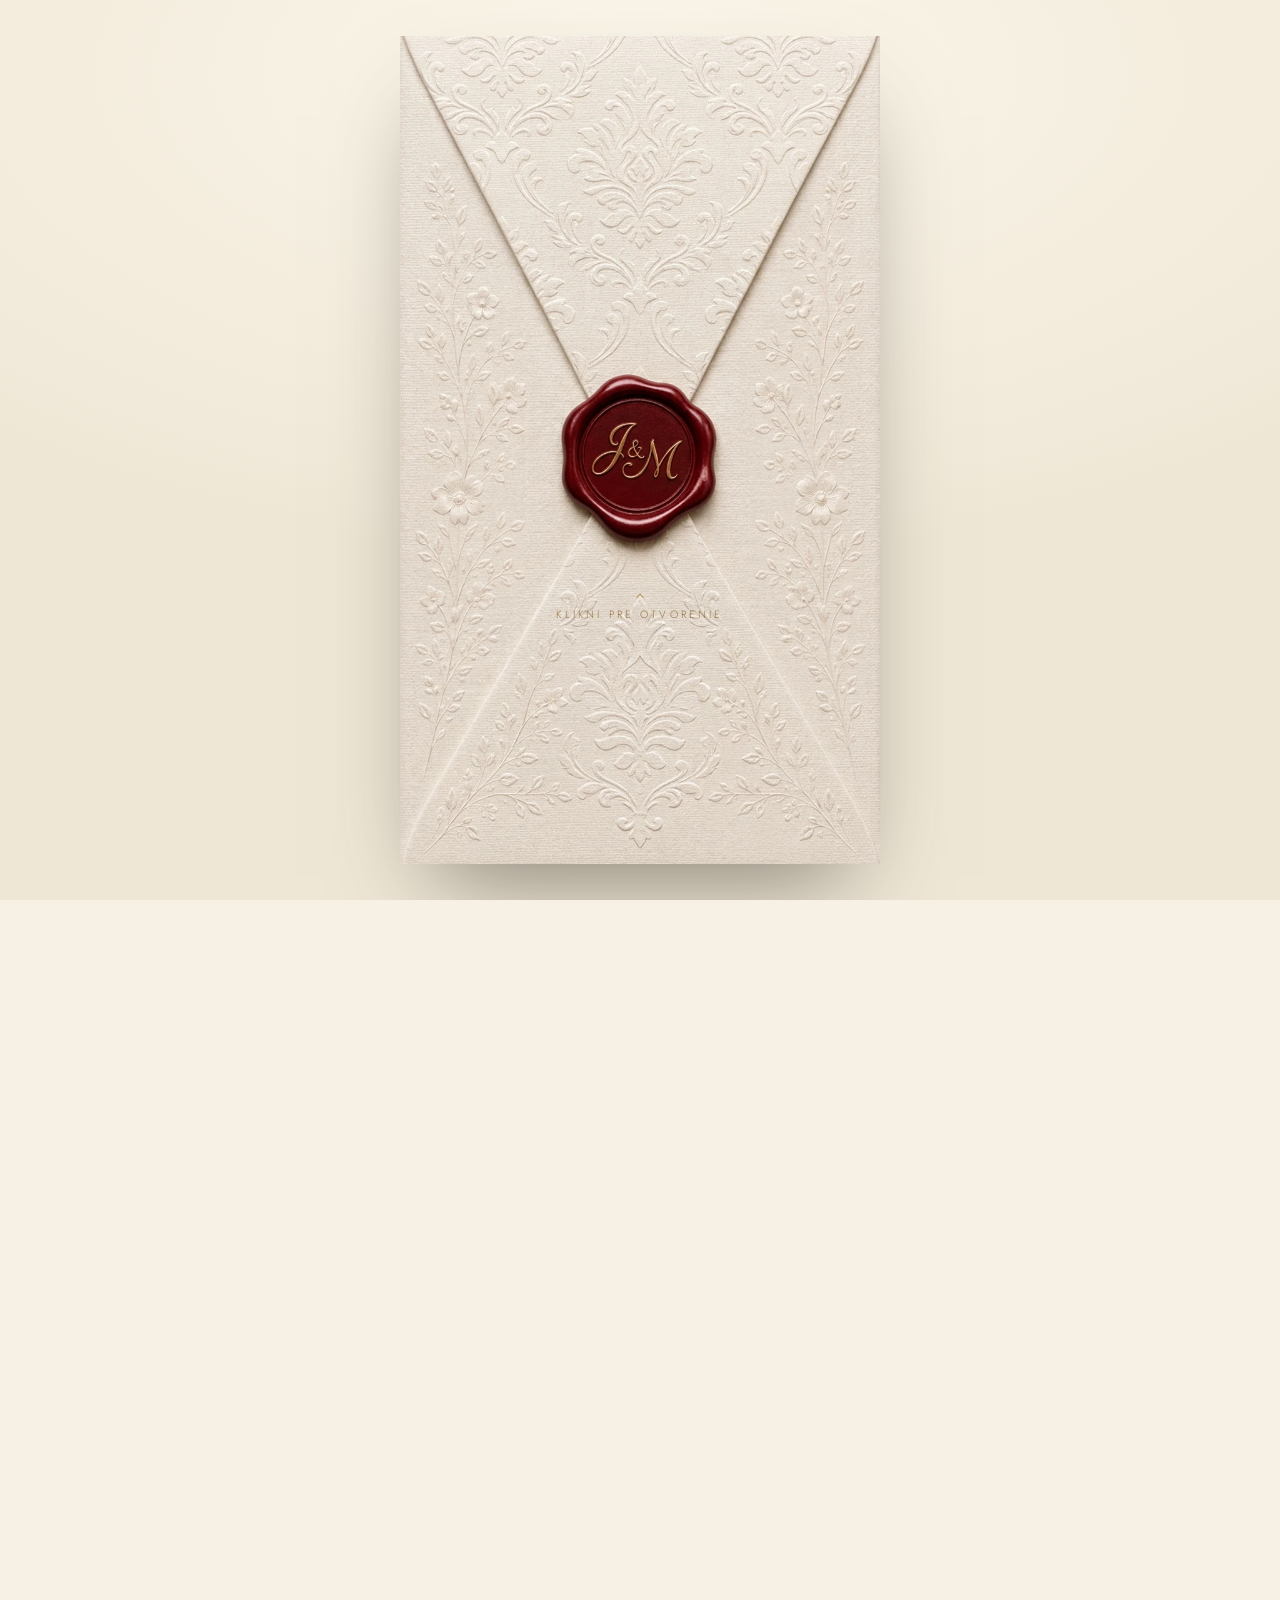
==== pozvanka.html @ 9e8a0e76 "Add files via upload" ====
<!DOCTYPE html>
<!-- Svadobné oznámenie — Michal & Janka. Assety vlastné (assets/). Kód originálny. -->
<html lang="sk">
<head>
<meta charset="UTF-8">
<meta name="viewport" content="width=device-width, initial-scale=1.0, viewport-fit=cover">
<title>Michal & Janka · 12. júna 2027 — svadobné oznámenie</title>
<meta name="description" content="Michal a Janka vás pozývajú na svadbu 12. júna 2027.">
<meta name="robots" content="noindex">
<meta property="og:title" content="Michal & Janka · Náš svadobný deň">
<meta property="og:description" content="Budeme sa brať. Klikni a otvor naše pozvanie.">
<meta property="og:type" content="website">
<link rel="preconnect" href="https://fonts.googleapis.com">
<link rel="preconnect" href="https://fonts.gstatic.com" crossorigin>
<link href="https://fonts.googleapis.com/css2?family=Cormorant+Garamond:ital,wght@0,400;0,500;0,600;1,400;1,500&family=Pinyon+Script&family=Jost:wght@300;400;500&display=swap" rel="stylesheet">
<style>
/* ============================================================
   Svadobné oznámenie — Michal & Janka
   Assety: vlastné (v priečinku assets/). Kód: originálny.
   ============================================================ */
:root{
  --cream:#F7F1E5; --cream-2:#EFE7D6; --paper:#FBF7EE;
  --ink:#3A342A; --ink-soft:#5F5544;
  --gold:#B08A4F; --gold-deep:#94713C; --gold-soft:#E4D2AC; --gold-line:#CBB587;
  --rose:#C08A7E; --wine:#7A2338;
  --line:#E4D8C0;
  --display:"Cormorant Garamond",Georgia,serif;
  --script:"Pinyon Script",cursive;
  --body:"Jost",system-ui,sans-serif;
  --frame:480px;
}
*{box-sizing:border-box}
/* istota proti akémukoľvek rámiku na kontajneroch (input políčka to nezasiahne) */
main,section,.rv,.content,.paper-card,.blk,.center{border:0!important;outline:0!important}
html{scroll-behavior:smooth;overflow-x:hidden}
body{margin:0;background:var(--cream);color:var(--ink);font-family:var(--body);font-weight:300;
  font-size:16px;line-height:1.7;-webkit-font-smoothing:antialiased;overflow-x:hidden}
.stage{max-width:var(--frame);margin:0 auto;background:var(--cream);position:relative;
  min-height:100vh;min-height:100dvh;overflow:visible}
h1,h2,h3{margin:0;font-weight:400;font-family:var(--display)}
.script{font-family:var(--script);line-height:1}
section{padding:46px 22px;position:relative}
.center{text-align:center}
.eyebrow{font-family:var(--body);font-weight:400;font-size:11px;letter-spacing:.36em;text-transform:uppercase;color:var(--gold-deep)}
.lead{color:#4A4234;font-weight:400;font-size:16px;max-width:24ch;margin:14px auto 0}
h2.title{font-size:clamp(26px,7.5vw,38px);font-style:italic;line-height:1.1;color:var(--gold-deep)}
.flourish{display:block;height:26px;margin:12px auto;opacity:.9}

/* ── OBÁLKA / intro ── */
#cover{position:fixed;inset:0;z-index:100;background:radial-gradient(130% 90% at 50% 8%,#fbf6ea,#EFE7D6 60%);
  display:flex;flex-direction:column;align-items:center;justify-content:center;text-align:center;padding:30px;
  cursor:pointer;transition:opacity .9s ease,visibility .9s;overflow:hidden}
#cover.gone{opacity:0;visibility:hidden;pointer-events:none}
.cover-mono{font-family:var(--display);font-style:italic;font-size:15px;letter-spacing:.28em;color:var(--gold-deep);text-transform:uppercase;margin-bottom:22px;transition:opacity .5s}
#cover.playing .cover-mono,#cover.playing .cover-date,#cover.playing .tap{opacity:0}
.env-wrap{position:relative;width:min(96vw,480px);max-height:92vh;aspect-ratio:440/782;border-radius:0;overflow:hidden;
  box-shadow:0 46px 92px -34px rgba(58,52,42,.6);animation:cfloat 5s ease-in-out infinite}
@keyframes cfloat{0%,100%{transform:translateY(0)}50%{transform:translateY(-9px)}}
.env-wrap video,.env-wrap .poster{position:absolute;inset:0;width:100%;height:100%;object-fit:cover;display:block}
.env-wrap .poster{background:center/cover no-repeat;z-index:1}
.env-wrap video{z-index:2;opacity:0;transition:opacity .4s}
#cover.playing .env-wrap video{opacity:1}
.cover-date{margin-top:22px;font-size:12px;letter-spacing:.4em;text-transform:uppercase;color:var(--ink-soft);transition:opacity .5s}
.tap{position:absolute;left:0;right:0;bottom:29%;z-index:4;display:flex;flex-direction:column;align-items:center;gap:3px;
  font-size:10.5px;letter-spacing:.3em;text-transform:uppercase;color:var(--gold-deep);pointer-events:none;transition:opacity .5s;animation:tapPulse 1.9s ease-in-out infinite}
.tap svg{color:var(--gold)}
@keyframes tapPulse{0%,100%{opacity:.5;transform:translateY(2px)}50%{opacity:1;transform:translateY(-2px)}}

#main{opacity:0;transition:opacity 1s ease}
#main.show{opacity:1}

/* padajúce lupienky */
#petals{position:fixed;top:0;bottom:0;left:50%;transform:translateX(-50%);width:100%;max-width:var(--frame);pointer-events:none;z-index:40;overflow:hidden}
.petal{position:absolute;top:-6%;will-change:transform,opacity}

/* ── HERO ── */
.hero{position:relative;aspect-ratio:9/16;min-height:unset;display:flex;flex-direction:column;align-items:center;justify-content:flex-start;text-align:center;padding:13% 22px 0;overflow:visible}
.hero .bg,.hero video.bg{position:absolute;inset:0;width:100%;height:100%;object-fit:cover;object-position:center;z-index:0}
.hero .bg{background:center/cover no-repeat}
.hero video.bg{opacity:0;transition:opacity 1.6s ease}
.hero.video-on video.bg{opacity:1}
.hero .scrim{position:absolute;inset:0;z-index:1;background:linear-gradient(180deg,rgba(247,241,229,.78),rgba(247,241,229,.34) 30%,rgba(247,241,229,.06) 52%,transparent 68%,transparent 84%,rgba(247,241,229,.55))}
.hero .content{position:relative;z-index:2;margin-top:150px}
.hero .wed{font-family:var(--display);font-style:italic;font-size:15px;letter-spacing:.4em;text-transform:uppercase;color:var(--gold-deep);text-shadow:0 1px 3px rgba(58,52,42,.45),0 1px 14px rgba(247,241,229,.9)}
.hero .names{font-family:var(--script);font-size:clamp(40px,13vw,64px);line-height:.9;color:var(--gold-deep);margin:10px 0;text-shadow:0 2px 4px rgba(58,52,42,.35),0 2px 26px rgba(247,241,229,.95)}
.hero .names .amp{display:block;font-family:var(--display);font-style:italic;font-size:.3em;color:var(--rose);margin:2px 0}
.hero .date{margin:2px 0 6px;font-size:11px;letter-spacing:.3em;text-transform:uppercase;color:var(--ink);text-shadow:0 1px 3px rgba(58,52,42,.4),0 1px 12px rgba(247,241,229,.9)}

.scrolld{position:absolute;bottom:78px;left:50%;transform:translateX(-50%);z-index:7;font-size:11px;letter-spacing:.32em;text-transform:uppercase;color:#fff;display:flex;flex-direction:column;align-items:center;gap:7px;opacity:.95;text-shadow:0 1px 4px rgba(0,0,0,.55),0 0 6px rgba(0,0,0,.35);animation:scrollPulse 1.8s ease-in-out infinite}
.scrolld .chev{width:11px;height:11px;border-right:2px solid #fff;border-bottom:2px solid #fff;transform:rotate(45deg);filter:drop-shadow(0 1px 2px rgba(0,0,0,.5))}@keyframes scrollPulse{0%,100%{transform:translateX(-50%) translateY(0);opacity:.5}50%{transform:translateX(-50%) translateY(6px);opacity:1}}
@keyframes drop{0%{transform:scaleY(0);transform-origin:top}50%{transform:scaleY(1);transform-origin:top}50.1%{transform-origin:bottom}100%{transform:scaleY(0);transform-origin:bottom}}

/* ── papierová karta ── */
/* papierová karta — úhľadná v stĺpci, roztrhané hore/dole, stred bez skreslenia */
.paper-card{position:relative;width:calc(100% + 44px);margin-left:-22px;margin-right:-22px;padding:66px 40px;z-index:2;border:0;background:none}

/* kvety v rohoch — usadené v rohu, mierne cez okraj (nie vtiahnuté dovnútra) */
.paper-card .corner{width:180px}
.paper-card .corner.tl{top:-16px;left:-6px}
.paper-card .corner.tr{top:-16px;right:-6px}
.paper-card .corner.bl{bottom:-16px;left:-6px}
.paper-card .corner.br{bottom:-16px;right:-6px}

/* kvetinové rohy — predorientované, iba pulzovanie (bez prevracania) */
.corner{position:absolute;width:128px;z-index:3;pointer-events:none;animation:pulse 4.5s ease-in-out infinite}
.corner.tl{top:-24px;left:-18px;transform-origin:top left}
.corner.tr{top:70px;right:-18px;transform-origin:top right}
.corner.bl{bottom:70px;left:-18px;transform-origin:bottom left}
.corner.br{bottom:-24px;right:-18px;transform-origin:bottom right}
@keyframes pulse{0%,100%{transform:scale(1);opacity:.95}50%{transform:scale(1.06);opacity:1}}
/* kvety cez oba spodné rohy (hero, pätička) */



.quote{font-family:var(--display);font-style:italic;font-size:clamp(22px,6vw,28px);line-height:1.4;color:var(--gold-deep)}
.quote span{display:block}

/* ── countdown ── */
.cd{display:flex;justify-content:center;gap:8px;margin-top:20px}
.cd .u{min-width:60px}
.cd .box{font-family:var(--display);font-size:clamp(38px,12vw,50px);line-height:1;color:var(--gold-deep);background:none;border:0;padding:2px}
.cd .lbl{font-size:9.5px;letter-spacing:.18em;text-transform:uppercase;color:var(--ink-soft);margin-top:8px}
.cd .sep{align-self:center;font-family:var(--display);font-size:24px;color:var(--gold-line)}

/* ── program / timeline s pohyblivou ružou ── */
.tl{position:relative;max-width:330px;margin:26px auto 0;padding:8px 0}
.tl-line{position:absolute;left:50%;top:18px;bottom:18px;width:1px;background:linear-gradient(var(--gold-soft),var(--gold-line),var(--gold-soft));transform:translateX(-50%)}
.tl-rose{position:absolute;left:50%;top:0;width:48px;transform:translate(-50%,-50%);z-index:3;filter:drop-shadow(0 6px 10px rgba(58,52,42,.35));transition:top .1s linear}
.tl-row{position:relative;display:grid;grid-template-columns:1fr 40px 1fr;align-items:center;gap:6px;padding:18px 0;min-height:56px}
.tl-row .t{text-align:right;font-family:var(--display);font-size:22px;color:var(--gold-deep)}
.tl-row .dot{justify-self:center;width:10px;height:10px;border-radius:50%;background:var(--gold);box-shadow:0 0 0 4px var(--cream)}
.tl-row .e{text-align:left;font-size:15px;color:var(--ink)}
.tl-row .e small{display:block;color:var(--ink-soft);font-size:12.5px}

/* ── location ── */
.zamok{display:block;width:min(88%,320px);margin:6px auto 0}
.mapwrap{width:min(100%,300px);aspect-ratio:1/1;margin:6px auto 0;border:2px solid var(--gold);border-radius:8px;overflow:hidden;box-shadow:0 8px 22px -10px rgba(58,52,42,.45)}.map-mark{color:var(--gold);text-align:center;font-size:15px;letter-spacing:.3em;line-height:1;margin:14px 0 4px;opacity:.9}.map-mark.bot{margin:8px 0 0}
.mapwrap iframe{width:100%;height:100%;border:0;display:block;filter:sepia(.28) saturate(.9) contrast(.98)}
/* nadpis s bočnými flourishmi */
.deco-title{display:flex;align-items:center;justify-content:center;gap:12px;margin:0 auto}
.deco-title .de{width:52px;height:auto;flex:none;opacity:.92}
.deco-title h2{margin:0}
.addr{margin-top:12px;font-size:14px;color:var(--ink-soft)}
.btn{display:inline-flex;align-items:center;gap:9px;font-family:var(--body);font-weight:400;font-size:12px;letter-spacing:.14em;text-transform:uppercase;
  padding:13px 26px;border-radius:100px;text-decoration:none;cursor:pointer;transition:transform .2s,box-shadow .2s,background .2s,color .2s;
  border:1px solid var(--gold);color:var(--gold-deep);background:transparent}
.btn:hover{background:var(--gold);color:#fff;transform:translateY(-2px);box-shadow:0 12px 24px -10px rgba(176,138,79,.7)}
.btn:active{transform:translateY(0)}
.btn--fill{background:var(--wine);color:#fff;border-color:var(--wine)}
.btn--fill:hover{background:#5f1a2b}

/* dress code paleta */
.palette{display:flex;justify-content:center;gap:14px;margin-top:16px;flex-wrap:wrap}
.sw .dot{width:42px;height:42px;border-radius:50%;box-shadow:0 6px 14px -6px rgba(58,52,42,.5);margin:0 auto;border:1px solid rgba(0,0,0,.06)}
.sw .nm{font-size:10px;letter-spacing:.1em;text-transform:uppercase;color:var(--ink-soft);margin-top:8px}
.blk{margin-top:22px}
.blk h3{font-family:var(--display);font-style:italic;font-size:23px;color:var(--gold-deep);margin-bottom:6px}
.blk p{margin:0 auto;font-size:15px;color:#4A4234;max-width:24ch}

/* ── RSVP ── */
.seal{width:150px;margin:22px auto 0;cursor:pointer;display:block;transition:transform .25s cubic-bezier(.34,1.56,.64,1);filter:drop-shadow(0 10px 16px rgba(58,52,42,.4))}
.seal:hover{transform:scale(1.08) rotate(-4deg)}.seal:active{transform:scale(.96)}
.seal-hint{font-family:var(--display);font-style:italic;font-size:15px;color:var(--gold-deep);margin-top:10px;display:inline-flex;flex-direction:column;align-items:center;gap:3px;animation:hintUp 1.7s ease-in-out infinite}
.seal-hint svg{color:var(--gold)}
@keyframes hintUp{0%,100%{transform:translateY(5px);opacity:.5}50%{transform:translateY(-3px);opacity:1}}
.modal{position:fixed;inset:0;z-index:120;display:flex;align-items:center;justify-content:center;padding:20px;background:rgba(40,34,26,.55);backdrop-filter:blur(4px);opacity:0;visibility:hidden;transition:opacity .3s,visibility .3s}
.modal.open{opacity:1;visibility:visible}
.sheet{background:var(--paper);width:min(92vw,430px);border:1px solid var(--gold-soft);border-radius:16px;padding:26px 22px calc(24px + env(safe-area-inset-bottom));max-height:88vh;overflow-y:auto;transform:translateY(14px) scale(.97);opacity:.5;transition:transform .35s cubic-bezier(.22,1,.36,1),opacity .35s;text-align:left;box-shadow:0 40px 90px -30px rgba(30,20,14,.7)}
.modal.open .sheet{transform:none;opacity:1}
.sheet .x{position:sticky;top:0;float:right;width:34px;height:34px;border-radius:50%;border:1px solid var(--line);background:var(--cream);display:flex;align-items:center;justify-content:center;cursor:pointer;font-size:16px;color:var(--ink-soft)}
.field{margin-bottom:15px}
.field label{display:block;font-size:11px;letter-spacing:.14em;text-transform:uppercase;color:var(--ink-soft);margin-bottom:7px}
.in{width:100%;padding:13px 14px;border:1px solid var(--line);border-radius:10px;background:var(--cream);font-family:var(--body);font-weight:300;font-size:16px;color:var(--ink);transition:border-color .2s,box-shadow .2s}
.in:focus{outline:none;border-color:var(--gold);box-shadow:0 0 0 4px rgba(176,138,79,.16)}
textarea.in{resize:vertical;min-height:54px}
.seg{display:flex;gap:10px}
.seg label{flex:1;cursor:pointer;margin:0}
.seg input{position:absolute;opacity:0;pointer-events:none}
.seg .opt{display:block;text-align:center;padding:12px;border:1px solid var(--line);border-radius:10px;background:var(--cream);font-size:14px;transition:.2s}
.seg input:checked + .opt{background:var(--wine);color:#fff;border-color:var(--wine)}
.rsvp-thanks{display:none;text-align:center;padding:18px 0}
.rsvp-thanks.show{display:block}
.rsvp-thanks .big{font-family:var(--script);font-size:44px;color:var(--gold-deep);line-height:1}

/* ── footer ── */

footer .fnames{font-family:var(--script);font-size:50px;color:var(--gold-deep);line-height:1;position:relative;z-index:2}
.credit{margin-top:34px;font-size:11px;letter-spacing:.12em;color:var(--ink-soft);position:relative;z-index:2}
.credit a{color:var(--gold-deep);text-decoration:none;font-weight:500}
.credit .heart{color:var(--rose)}

/* ── hudba ── */
.music{position:fixed;z-index:60;right:calc(50% - var(--frame)/2 + 16px);bottom:16px;width:46px;height:46px;border-radius:50%;border:1px solid var(--gold-line);background:rgba(251,247,238,.92);backdrop-filter:blur(6px);display:flex;align-items:center;justify-content:center;cursor:pointer;box-shadow:0 8px 22px -10px rgba(58,52,42,.6);opacity:0;transform:scale(.7);transition:.4s}
@media(max-width:512px){.music{right:16px}}
.music.show{opacity:1;transform:none}
.music .bars{display:flex;gap:2.5px;align-items:flex-end;height:15px}
.music .bars i{width:2.5px;background:var(--gold-deep);height:6px;border-radius:2px;animation:eq 1s ease-in-out infinite}
.music .bars i:nth-child(2){animation-delay:.2s}.music .bars i:nth-child(3){animation-delay:.4s}.music .bars i:nth-child(4){animation-delay:.15s}
.music.paused .bars i{animation-play-state:paused;height:5px}
@keyframes eq{0%,100%{height:5px}50%{height:14px}}

/* reveal */
.rv{opacity:0;transform:translateY(28px);transition:opacity .7s ease,transform .7s cubic-bezier(.22,1,.36,1)}
.rv.in{opacity:1;transform:none}
@media(prefers-reduced-motion:reduce){
  .rv{opacity:1;transform:none;transition:none}
  .petal,.corner,.crown,.env-wrap,.scrolld,.tap .chev,.music,.tl-rose{animation:none!important;transition:none}
  #petals{display:none}
}

footer{position:relative;margin-top:-30px;padding:0 0 calc(16px + env(safe-area-inset-bottom));text-align:center;overflow:visible}.footer-hero{position:relative;width:100%;overflow:visible}.footer-hero .couple-full{display:block;width:100%;margin-top:-40%}.footer-scrim{position:absolute;inset:0;z-index:1;background:linear-gradient(180deg,transparent 28%,rgba(58,52,42,.18) 55%,rgba(58,52,42,.62))}.footer-txt{position:relative;text-align:center;padding:12px 18px 8px}.footer-txt .eyebrow{font-family:var(--body);font-weight:400;font-size:11px;letter-spacing:.34em;text-transform:uppercase;color:var(--gold-deep)}.footer-txt .fnames{font-family:var(--script);color:var(--gold-deep);font-size:clamp(36px,10vw,50px);line-height:1;margin-top:4px}footer .credit{margin-top:22px;padding:0 24px}.paper-sheet{position:absolute;inset:0;width:100%;height:100%;object-fit:fill;z-index:-1;filter:drop-shadow(0 12px 30px rgba(90,68,44,.22))}.paper-card.tuck{margin-top:-72px}.hero-flower{position:absolute;bottom:-72px;width:clamp(168px,50%,240px);z-index:6;pointer-events:none;transform-origin:bottom center;animation:sway 6s ease-in-out infinite}.hero-flower.hf-l{left:-16px;bottom:-104px}.hero-flower.hf-r{right:-18px;bottom:-110px;animation-delay:-3s}@keyframes sway{0%,100%{transform:rotate(-5deg)}50%{transform:rotate(5deg)}}@keyframes swayR{0%,100%{transform:scaleX(-1) rotate(-5deg)}50%{transform:scaleX(-1) rotate(5deg)}}.footer-flowers{position:absolute;left:50%;bottom:-46px;width:112%;max-width:620px;z-index:3;pointer-events:none;transform:translateX(-50%);transform-origin:bottom center;animation:floatY 5s ease-in-out infinite}@keyframes floatY{0%,100%{transform:translateX(-50%) translateY(0)}50%{transform:translateX(-50%) translateY(-7px)}}</style>
</head>
<body>
<div class="stage">

  <!-- ░ OBÁLKA ░ -->
  <div id="cover">
    <div class="env-wrap">
      <div class="poster" style="background-image:url(assets/obalka.webp)"></div>
      <video id="openVid" playsinline muted preload="auto" poster="assets/obalka.webp">
        <source src="assets/obalka-open3.mp4" type="video/mp4">
      </video>
      <div class="tap" id="tapHint">
        <svg viewBox="0 0 24 24" width="14" height="14" fill="none" stroke="currentColor" stroke-width="1.8"><path d="M6 15l6-6 6 6"/></svg>
        <span>Klikni pre otvorenie</span>
      </div>
    </div>
  </div>

  <!-- hudba (skryté video = audio zdroj) -->
  <video id="bgm" src="assets/hudba.mp4" loop preload="auto" style="display:none" playsinline></video>
  <button class="music paused" id="music" aria-label="Zapnúť / vypnúť hudbu"><div class="bars"><i></i><i></i><i></i><i></i></div></button>

  <div id="petals" aria-hidden="true"></div>

  <main id="main">

    <!-- HERO -->
    <section class="hero" id="hero">
      <div class="bg" style="background-image:url(assets/hero-poster.webp)"></div>
      <video class="bg" id="heroVid" muted loop playsinline preload="auto" poster="assets/hero-poster.webp">
        <source src="assets/hero-video.mp4" type="video/mp4">
      </video>
      <div class="scrim"></div>
      <div class="content">
        <div class="wed">Náš svadobný deň</div>
        <div class="date">Sobota · 12. júna 2027</div>
        <div class="names script">Michal<span class="amp">&amp;</span>Janka</div>
      </div>
      <img class="hero-flower hf-l" src="assets/lavy-spodny-roh.webp" alt="" aria-hidden="true">
      <img class="hero-flower hf-r" src="assets/pravy-spodny-roh.webp" alt="" aria-hidden="true">
      <div class="scrolld">Skroluj<span class="chev"></span></div>
    </section>

    <!-- INVOKÁCIA -->
    <section class="center" style="padding-top:26px">
      <div class="rv">
        <div class="paper-card p2 bleed tuck">
        <img class="paper-sheet" src="assets/papier-light.webp" alt="" aria-hidden="true">
          <p class="quote"><span>Dve srdcia,</span><span>jeden príbeh,</span><span>celý život pred nami.</span></p>
          <p class="lead" style="margin-top:16px">Milí naši — s láskou vás pozývame, aby ste boli pri tom, keď si povieme svoje áno. Príďte s nami osláviť deň, na ktorý budeme spomínať celý život.</p>
        </div>
      </div>
    </section>

    <!-- COUNTDOWN -->
    <section class="center">
      <div class="rv">
        <div class="eyebrow">Odpočítavame</div>
        <img class="flourish" src="assets/acomm-decor.png" alt="" aria-hidden="true">
        <div class="cd" id="cd" data-date="2027-06-12T15:00:00+02:00">
          <div class="u"><div class="box" id="cd-d">–</div><div class="lbl">dní</div></div>
          <div class="sep">:</div>
          <div class="u"><div class="box" id="cd-h">–</div><div class="lbl">hodín</div></div>
          <div class="sep">:</div>
          <div class="u"><div class="box" id="cd-m">–</div><div class="lbl">minút</div></div>
          <div class="sep">:</div>
          <div class="u"><div class="box" id="cd-s">–</div><div class="lbl">sekúnd</div></div>
        </div>
        <p class="lead" style="margin-top:18px">…kým si povieme áno.</p>
      </div>
    </section>

    <!-- PROGRAM -->
    <section class="center">
      <div class="rv">
        <div class="paper-card">
        <img class="paper-sheet" src="assets/papier-light.webp" alt="" aria-hidden="true">
          <div class="deco-title"><img class="de" src="assets/left-element_1.png" alt="" aria-hidden="true"><h2 class="title">Program dňa</h2><img class="de" src="assets/right-element_1.png" alt="" aria-hidden="true"></div>
          <div class="tl" id="tl">
            <div class="tl-line"></div>
            <img class="tl-rose" id="tlRose" src="assets/rose.webp" alt="" aria-hidden="true">
            <div class="tl-row"><div class="t">15:00</div><div class="dot"></div><div class="e">Príchod hostí<small>Uvítací prípitok</small></div></div>
            <div class="tl-row"><div class="t">16:00</div><div class="dot"></div><div class="e">Obrad<small>Nádvorie kaštieľa</small></div></div>
            <div class="tl-row"><div class="t">17:00</div><div class="dot"></div><div class="e">Prípitok &amp; fotenie<small>V záhrade</small></div></div>
            <div class="tl-row"><div class="t">19:00</div><div class="dot"></div><div class="e">Slávnostná večera<small>Zrkadlová sála</small></div></div>
            <div class="tl-row"><div class="t">20:30</div><div class="dot"></div><div class="e">Prvý tanec &amp; zábava<small>Do rána</small></div></div>
          </div>
        </div>
      </div>
    </section>

    <!-- MIESTO -->
    <section class="center">
      <div class="rv">
        <div class="eyebrow">Kde nás nájdete</div>
        <img class="zamok" src="assets/zamok.webp" alt="Kaštieľ" aria-hidden="true">
        <div class="deco-title" style="margin-top:6px"><img class="de" src="assets/left-element_1.png" alt="" aria-hidden="true"><h2 class="title">Kaštieľ Appony</h2><img class="de" src="assets/right-element_1.png" alt="" aria-hidden="true"></div>
        <p class="lead">Barokový kaštieľ obklopený anglickým parkom v Oponiciach pri Topoľčanoch.</p>
        <div class="map-mark">✦ ❖ ✦</div>
        <div class="mapwrap">
          <iframe loading="lazy" referrerpolicy="no-referrer-when-downgrade" src="https://www.google.com/maps?q=Ka%C5%A1tie%C4%BE%20Appony%20Oponice&output=embed" title="Mapa — Kaštieľ Appony"></iframe>
        </div>
        <div class="map-mark bot">✦ ❖ ✦</div>
        <p class="addr">Oponice 271, 956 14 Oponice · parkovanie v areáli</p>
      </div>
    </section>

    <!-- DRESS CODE + DARY -->
    <section class="center">
      <div class="rv">
        <div class="paper-card p2 bleed">
        <img class="paper-sheet" src="assets/papier-light.webp" alt="" aria-hidden="true">
        <img class="corner tr" src="assets/pravy-vrchny-roh.webp" alt="" aria-hidden="true">
        <img class="corner bl" src="assets/lavy-roh.webp" alt="" aria-hidden="true">
          <div class="blk">
            <h3>Dress code</h3>
            <p>Formálne oblečenie v jemných, prírodných tónoch. Prosíme, vyhnite sa bielej — tú necháme neveste.</p>
            <div class="palette">
              <div class="sw"><div class="dot" style="background:#EFE5D2"></div><div class="nm">Krémová</div></div>
              <div class="sw"><div class="dot" style="background:#D9C39A"></div><div class="nm">Šampanská</div></div>
              <div class="sw"><div class="dot" style="background:#B08A4F"></div><div class="nm">Zlatá</div></div>
              <div class="sw"><div class="dot" style="background:#8B9A6E"></div><div class="nm">Šalviová</div></div>
              <div class="sw"><div class="dot" style="background:#C08A7E"></div><div class="nm">Púdrová</div></div>
            </div>
          </div>
          <div class="blk" style="margin-top:30px">
            <h3>Dary</h3>
            <p>Vašou prítomnosťou nám urobíte najväčšiu radosť. Ak nás chcete potešiť, uvítame príspevok do svadobnej pokladničky namiesto kvetov.</p>
          </div>
        </div>
      </div>
    </section>

    <!-- RSVP -->
    <section class="center">
      <div class="rv">
        <div class="eyebrow">Potvrdenie účasti</div>
        <div class="deco-title" style="margin-top:8px"><img class="de" src="assets/left-element_1.png" alt="" aria-hidden="true"><h2 class="title">Prídete to osláviť s nami?</h2><img class="de" src="assets/right-element_1.png" alt="" aria-hidden="true"></div>
        <p class="lead">Dajte nám prosím vedieť do 30. apríla 2027.</p>
        <img class="seal" id="sealBtn" src="assets/RSVP-pecat.webp" alt="Otvoriť RSVP" role="button">
        <div class="seal-hint" id="sealHint"><svg viewBox="0 0 24 24" fill="none" stroke="currentColor" stroke-width="1.7" width="16" height="16"><path d="M6 15l6-6 6 6"/></svg><span>Ťukni na pečať a potvrď</span></div>
      </div>
    </section>

    <!-- FOOTER -->
    <footer class="rv">
      <div class="footer-txt">
        <div class="eyebrow">Tešíme sa na vás</div>
        <div class="fnames">Michal &amp; Janka</div>
      </div>
      <div class="footer-hero">
        <img class="couple-full" src="assets/svadobcania.webp" alt="Michal a Janka">
        <img class="footer-flowers" src="assets/kvetiny-spodny%20roh-video-hero.png" alt="" aria-hidden="true">
      </div>
      <div class="credit">Vyrobené s <span class="heart">♥</span> · <a href="https://alysum.sk/svadby" target="_blank" rel="noopener">alysum.sk</a></div>
    </footer>

  </main>

  <!-- RSVP MODAL -->
  <div class="modal" id="rsvpModal" aria-hidden="true">
    <div class="sheet" role="dialog" aria-modal="true" aria-label="Potvrdenie účasti">
      <div class="x" id="rsvpClose" role="button" aria-label="Zavrieť">✕</div>
      <div style="clear:both"></div>
      <div class="center" style="margin-bottom:16px">
        <div class="eyebrow">Potvrďte účasť</div>
        <div class="deco-title" style="margin-top:6px"><img class="de" src="assets/left-element_1.png" alt="" aria-hidden="true"><h2 class="title" style="font-size:24px">Do 30. apríla 2027</h2><img class="de" src="assets/right-element_1.png" alt="" aria-hidden="true"></div>
      </div>
      <form id="rsvp" novalidate>
        <div class="field"><label>Vaše meno</label><input class="in" id="r-name" type="text" placeholder="Meno a priezvisko" required></div>
        <div class="field"><label>Prídete?</label>
          <div class="seg">
            <label><input type="radio" name="go" value="ano" checked><span class="opt">S radosťou prídem</span></label>
            <label><input type="radio" name="go" value="nie"><span class="opt">Bohužiaľ nemôžem</span></label>
          </div>
        </div>
        <div class="field"><label>Počet hostí</label>
          <select class="in" id="r-count"><option>1</option><option>2</option><option>3</option><option>4</option></select>
        </div>
        <div class="field"><label>Pieseň, pri ktorej sa neudržíte na parkete</label><input class="in" id="r-song" type="text" placeholder="Interpret — názov"></div>
        <div class="field"><label>Deti (mená a vek)</label><textarea class="in" id="r-kids" placeholder="Napr. Elka (5), Jakub (8)"></textarea></div>
        <div class="field"><label>Alergie / stravovanie</label><input class="in" id="r-diet" type="text" placeholder="Napr. bezlepkové, vegetariánske"></div>
        <button type="submit" class="btn btn--fill" style="width:100%;justify-content:center;margin-top:4px">Odoslať potvrdenie</button>
      </form>
      <div class="rsvp-thanks" id="rsvpThanks">
        <div class="big">Ďakujeme!</div>
        <p class="lead">Vaše potvrdenie sme zaznamenali. Tešíme sa na vás. ♥</p>
        <button class="btn" id="rsvpDone" style="margin-top:14px">Zavrieť</button>
      </div>
    </div>
  </div>

</div><!-- /stage -->
<script>
/* ============================================================
   Svadobné oznámenie — Michal & Janka (app.js) — vlastný kód
   ============================================================ */
(function(){
  'use strict';
  var reduce = matchMedia('(prefers-reduced-motion: reduce)').matches;
  var cover=document.getElementById('cover'),
      main=document.getElementById('main'),
      music=document.getElementById('music'),
      openVid=document.getElementById('openVid'),
      heroVid=document.getElementById('heroVid'),
      hero=document.getElementById('hero'),
      bgm=document.getElementById('bgm');
  var opened=false, playing=false;

  /* ── Otvorenie obálky ── */
  function reveal(){
    if(!cover) return;
    cover.classList.add('gone');
    if(main) main.classList.add('show');
    if(music) music.classList.add('show');
    document.body.style.overflow='auto';
    startPetals();
    playHero();
  }
  function open(){
    if(opened) return; opened=true;
    if(cover) cover.classList.add('playing');
    playMusic();
    var done=false;
    function go(){ if(done) return; done=true; reveal(); }
    if(openVid){
      var p=openVid.play(); if(p&&p.catch)p.catch(function(){});
      openVid.addEventListener('ended',go);
      setTimeout(go, 3200);
    }else{
      setTimeout(go, 700);
    }
  }
  if(cover){ document.body.style.overflow='hidden'; cover.addEventListener('click',open); }

  /* ── Hero: statické → potom video ── */
  function playHero(){
    if(!heroVid||!hero) return;
    setTimeout(function(){
      var p=heroVid.play();
      if(p&&p.then){ p.then(function(){ hero.classList.add('video-on'); }).catch(function(){}); }
      else { hero.classList.add('video-on'); }
    }, 500);
  }

  /* ── Hudba ── */
  function playMusic(){ if(!bgm) return; try{ bgm.volume=.7; var p=bgm.play(); if(p&&p.then){ p.then(function(){ playing=true; music&&music.classList.remove('paused'); }).catch(function(){}); } }catch(e){} }
  function pauseMusic(){ if(!bgm) return; bgm.pause(); playing=false; music&&music.classList.add('paused'); }
  if(music) music.addEventListener('click',function(){ playing?pauseMusic():playMusic(); });

  /* ── Padajúce lupienky (ružové) ── */
  var PCOLS=['#E3A79B','#D98C86','#E8B7A8','#CE8578','#EBC9B6','#C77F70'];
  function petalSVG(s,c){
    return '<svg width="'+s+'" height="'+(s*1.08)+'" viewBox="0 0 24 26">'
      +'<path d="M12 25C4.5 19.5 1.8 12.5 4 7.6 5.6 3.8 9 3 12 6 15 3 18.4 3.8 20 7.6 22.2 12.5 19.5 19.5 12 25Z" fill="'+c+'"/>'
      +'<path d="M12 24.4C9.2 18.6 8.3 12.6 9.3 7.8" stroke="rgba(255,255,255,.28)" stroke-width="1" fill="none"/>'
      +'<path d="M12 6.4C13.6 4.6 16 4.8 17.6 7.4" stroke="rgba(255,255,255,.32)" stroke-width="1" fill="none"/>'
      +'</svg>';
  }
  function startPetals(){
    if(reduce) return;
    var box=document.getElementById('petals'); if(!box) return;
    var N=window.innerWidth<420?11:16;
    for(var i=0;i<N;i++) spawn(i*520,i);
    function spawn(delay,i){
      setTimeout(function(){
        var p=document.createElement('div'); p.className='petal';
        var depth=Math.random(), s=(14-depth*6)+Math.random()*4, c=PCOLS[Math.floor(Math.random()*PCOLS.length)];
        p.style.left=(Math.random()*100)+'%'; p.style.filter=depth>.7?'blur(1.3px)':'none'; p.style.opacity=(1-depth*.4);
        p.innerHTML=petalSVG(s,c); box.appendChild(p);
        var dur=(9000+Math.random()*6000)*(0.7+depth*0.6), drift=(Math.random()*80-40), rot=Math.random()*900-450, ph=Math.random()*6, start=performance.now();
        (function fall(now){
          var t=(now-start)/dur; if(t>=1){ p.remove(); spawn(0,i); return; }
          var y=t*(window.innerHeight+50), x=Math.sin(t*5+ph)*drift;
          p.style.transform='translate('+x+'px,'+y+'px) rotate('+(rot*t)+'deg)';
          requestAnimationFrame(fall);
        })(start);
      },delay);
    }
  }

  /* ── Countdown ── */
  (function(){
    var el=document.getElementById('cd'); if(!el) return;
    var target=new Date(el.dataset.date).getTime();
    var d=document.getElementById('cd-d'),h=document.getElementById('cd-h'),m=document.getElementById('cd-m'),s=document.getElementById('cd-s');
    function tick(){
      var diff=target-Date.now(); if(diff<0)diff=0;
      d.textContent=Math.floor(diff/864e5);
      h.textContent=String(Math.floor(diff%864e5/36e5)).padStart(2,'0');
      m.textContent=String(Math.floor(diff%36e5/6e4)).padStart(2,'0');
      s.textContent=String(Math.floor(diff%6e4/1e3)).padStart(2,'0');
    }
    tick(); setInterval(tick,1000);
  })();

  /* ── Pohyblivá ruža na časovej osi (podľa scrollu) ── */
  (function(){
    var tl=document.getElementById('tl'), rose=document.getElementById('tlRose'), lineTop=18, ticking=false;
    if(!tl||!rose) return;
    function upd(){
      var r=tl.getBoundingClientRect(), vh=window.innerHeight;
      var prog=(vh - r.top)/(vh + r.height);
      prog=Math.max(0,Math.min(1,prog));
      var usable=r.height-2*lineTop;
      rose.style.top=(lineTop + prog*usable)+'px';
      ticking=false;
    }
    window.addEventListener('scroll',function(){ if(!ticking){ ticking=true; requestAnimationFrame(upd); } },{passive:true});
    window.addEventListener('resize',upd); upd();
  })();

  /* ── RSVP modal ── */
  (function(){
    var modal=document.getElementById('rsvpModal'); if(!modal) return;
    var openB=document.getElementById('sealBtn'), closeB=document.getElementById('rsvpClose'),
        doneB=document.getElementById('rsvpDone'), f=document.getElementById('rsvp'), thanks=document.getElementById('rsvpThanks');
    function op(){ modal.classList.add('open'); modal.setAttribute('aria-hidden','false'); }
    function cl(){ modal.classList.remove('open'); modal.setAttribute('aria-hidden','true'); }
    if(openB) openB.addEventListener('click',op);
    if(closeB) closeB.addEventListener('click',cl);
    if(doneB) doneB.addEventListener('click',cl);
    modal.addEventListener('click',function(e){ if(e.target===modal)cl(); });
    document.addEventListener('keydown',function(e){ if(e.key==='Escape')cl(); });
    if(f) f.addEventListener('submit',function(e){ e.preventDefault();
      if(document.getElementById('r-name').value.trim().length<2){ document.getElementById('r-name').focus(); return; }
      f.style.display='none'; thanks.classList.add('show');
    });
  })();

  /* ── Scroll reveal ── */
  (function(){
    var els=document.querySelectorAll('.rv');
    if(!('IntersectionObserver'in window)){ els.forEach(function(e){e.classList.add('in')}); return; }
    var io=new IntersectionObserver(function(en){ en.forEach(function(x){ if(x.isIntersecting){ x.target.classList.add('in'); io.unobserve(x.target); } }); },{threshold:.12,rootMargin:'0px 0px -8% 0px'});
    els.forEach(function(e){ io.observe(e); });
  })();
})();

</script>
</body>
</html>
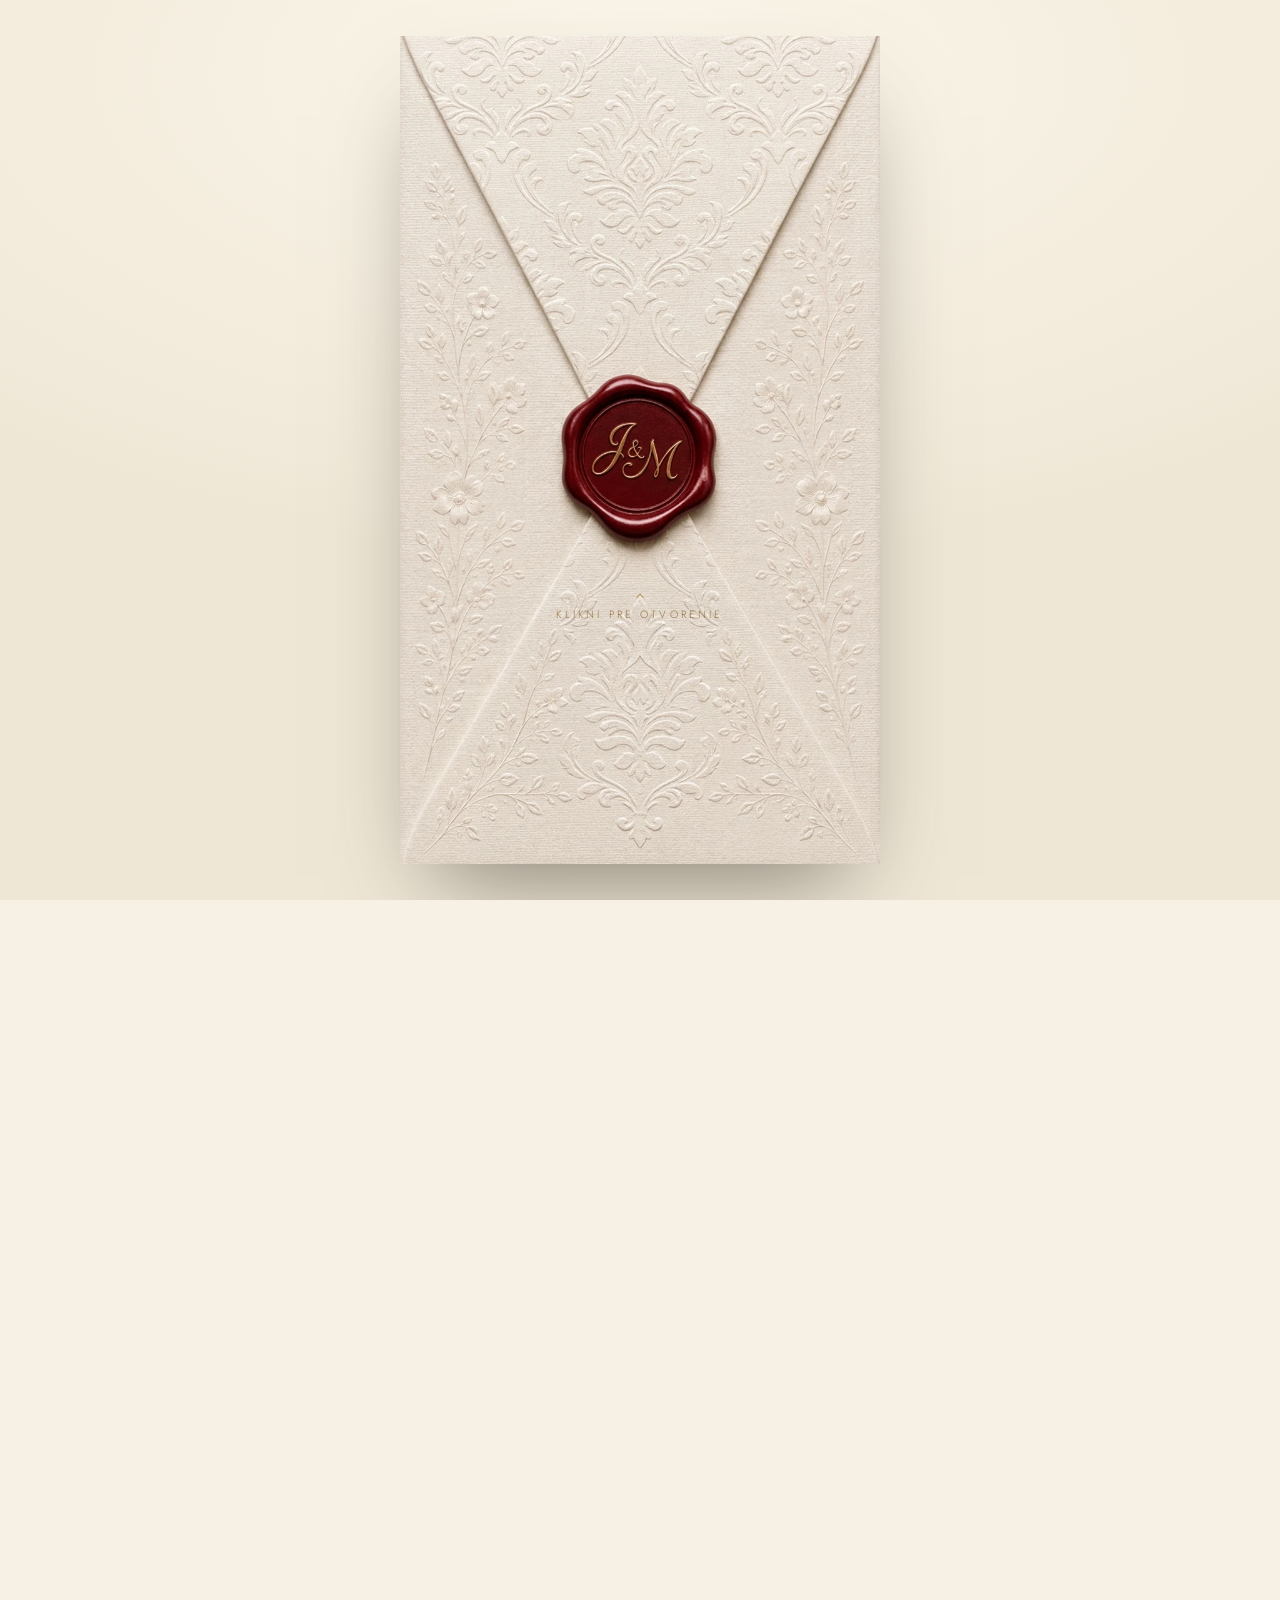
==== commit 0fdf45ec: "Add files via upload" ====
--- a/pozvanka.html
+++ b/pozvanka.html
@@ -36,10 +36,10 @@
 body{margin:0;background:var(--cream);color:var(--ink);font-family:var(--body);font-weight:300;
   font-size:16px;line-height:1.7;-webkit-font-smoothing:antialiased;overflow-x:hidden}
 .stage{max-width:var(--frame);margin:0 auto;background:var(--cream);position:relative;
-  min-height:100vh;min-height:100dvh;overflow:visible}
+  min-height:100vh;min-height:100dvh;overflow:visible;overflow-x:clip}
 h1,h2,h3{margin:0;font-weight:400;font-family:var(--display)}
 .script{font-family:var(--script);line-height:1}
-section{padding:46px 22px;position:relative}
+section{padding:32px 22px;position:relative}
 .center{text-align:center}
 .eyebrow{font-family:var(--body);font-weight:400;font-size:11px;letter-spacing:.36em;text-transform:uppercase;color:var(--gold-deep)}
 .lead{color:#4A4234;font-weight:400;font-size:16px;max-width:24ch;margin:14px auto 0}
@@ -92,7 +92,7 @@
 
 /* ── papierová karta ── */
 /* papierová karta — úhľadná v stĺpci, roztrhané hore/dole, stred bez skreslenia */
-.paper-card{position:relative;width:calc(100% + 44px);margin-left:-22px;margin-right:-22px;padding:66px 40px;z-index:2;border:0;background:none}
+.paper-card{position:relative;width:calc(100% + 44px);margin-left:-22px;margin-right:-22px;padding:54px 34px;z-index:2;border:0;background:none}
 
 /* kvety v rohoch — usadené v rohu, mierne cez okraj (nie vtiahnuté dovnútra) */
 .paper-card .corner{width:180px}
@@ -153,7 +153,7 @@
 .palette{display:flex;justify-content:center;gap:14px;margin-top:16px;flex-wrap:wrap}
 .sw .dot{width:42px;height:42px;border-radius:50%;box-shadow:0 6px 14px -6px rgba(58,52,42,.5);margin:0 auto;border:1px solid rgba(0,0,0,.06)}
 .sw .nm{font-size:10px;letter-spacing:.1em;text-transform:uppercase;color:var(--ink-soft);margin-top:8px}
-.blk{margin-top:22px}
+.blk{margin-top:16px}
 .blk h3{font-family:var(--display);font-style:italic;font-size:23px;color:var(--gold-deep);margin-bottom:6px}
 .blk p{margin:0 auto;font-size:15px;color:#4A4234;max-width:24ch}
 
@@ -256,7 +256,7 @@
     <section class="center" style="padding-top:26px">
       <div class="rv">
         <div class="paper-card p2 bleed tuck">
-        <img class="paper-sheet" src="assets/papier-light.webp" alt="" aria-hidden="true">
+        <img class="paper-sheet" src="assets/papier-fw.webp" alt="" aria-hidden="true">
           <p class="quote"><span>Dve srdcia,</span><span>jeden príbeh,</span><span>celý život pred nami.</span></p>
           <p class="lead" style="margin-top:16px">Milí naši — s láskou vás pozývame, aby ste boli pri tom, keď si povieme svoje áno. Príďte s nami osláviť deň, na ktorý budeme spomínať celý život.</p>
         </div>
@@ -285,7 +285,7 @@
     <section class="center">
       <div class="rv">
         <div class="paper-card">
-        <img class="paper-sheet" src="assets/papier-light.webp" alt="" aria-hidden="true">
+        <img class="paper-sheet" src="assets/papier-fw.webp" alt="" aria-hidden="true">
           <div class="deco-title"><img class="de" src="assets/left-element_1.png" alt="" aria-hidden="true"><h2 class="title">Program dňa</h2><img class="de" src="assets/right-element_1.png" alt="" aria-hidden="true"></div>
           <div class="tl" id="tl">
             <div class="tl-line"></div>
@@ -320,7 +320,7 @@
     <section class="center">
       <div class="rv">
         <div class="paper-card p2 bleed">
-        <img class="paper-sheet" src="assets/papier-light.webp" alt="" aria-hidden="true">
+        <img class="paper-sheet" src="assets/papier-fw.webp" alt="" aria-hidden="true">
         <img class="corner tr" src="assets/pravy-vrchny-roh.webp" alt="" aria-hidden="true">
         <img class="corner bl" src="assets/lavy-roh.webp" alt="" aria-hidden="true">
           <div class="blk">
